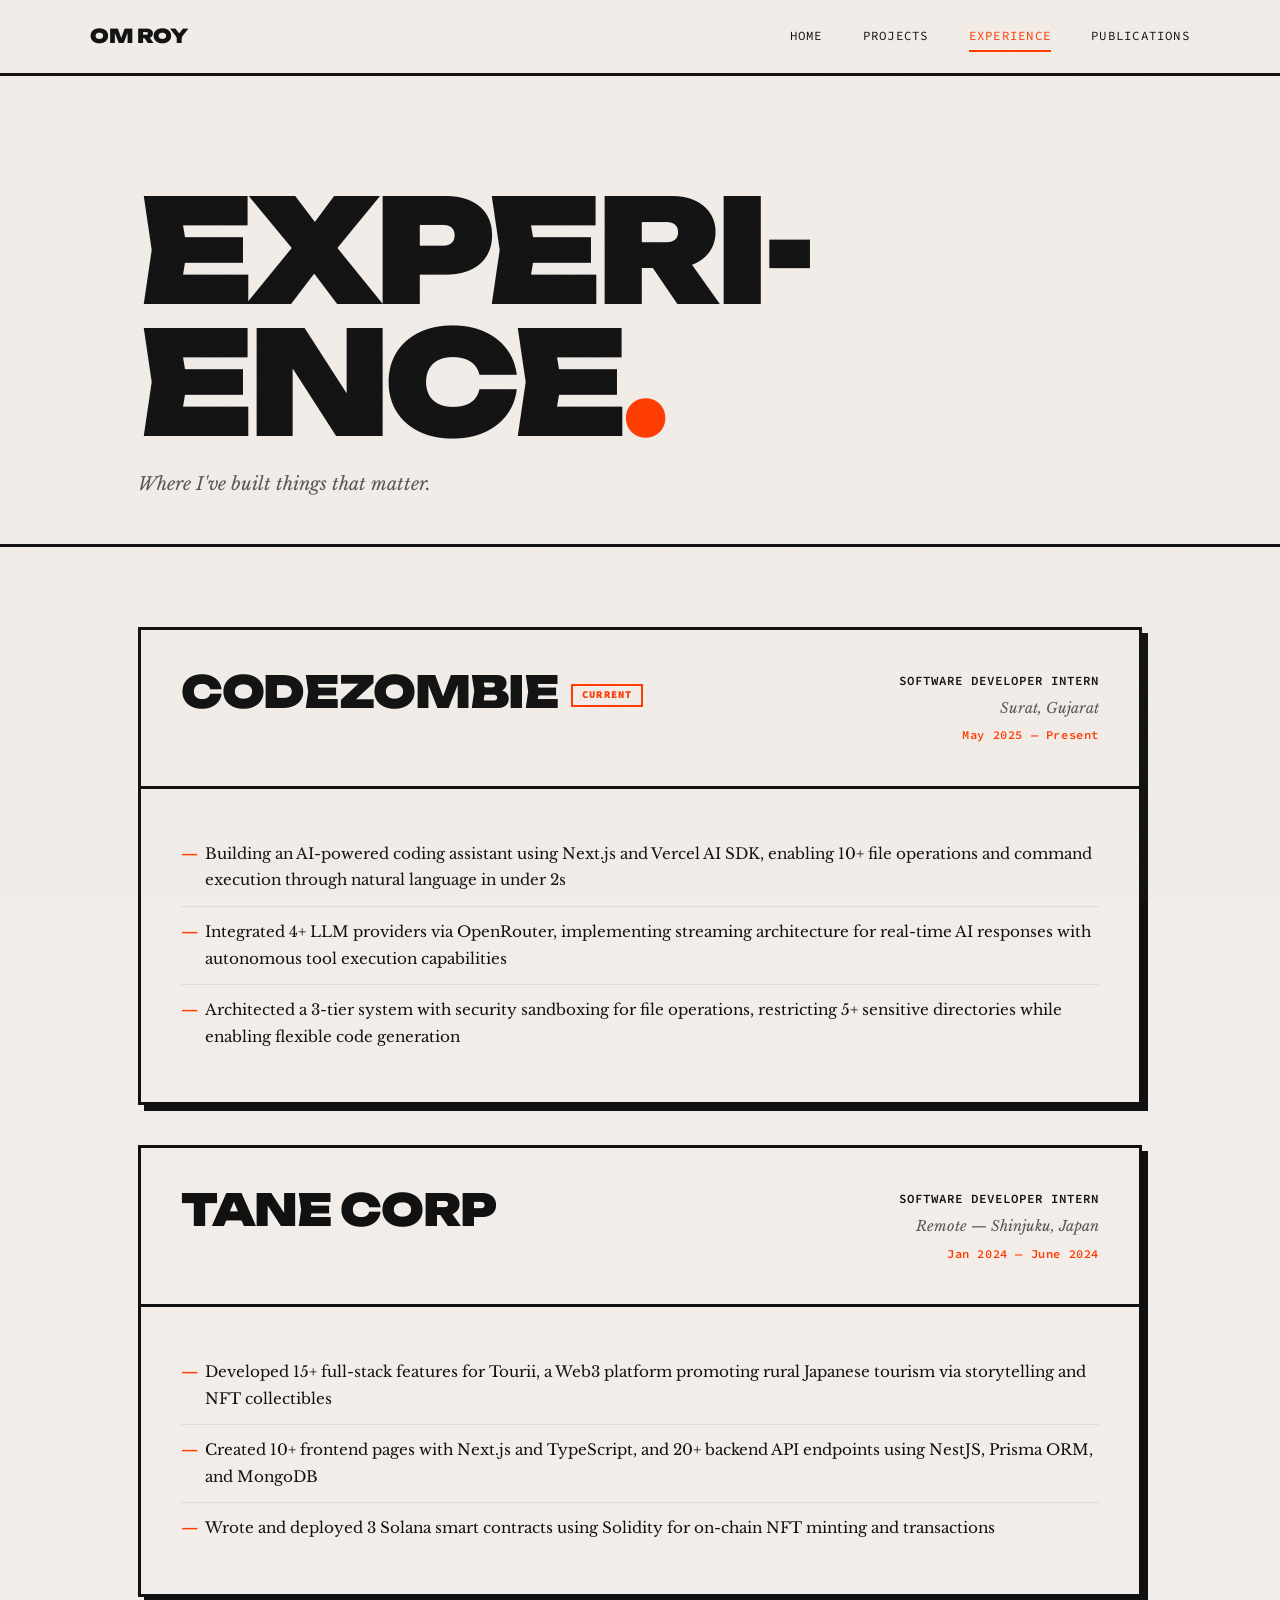
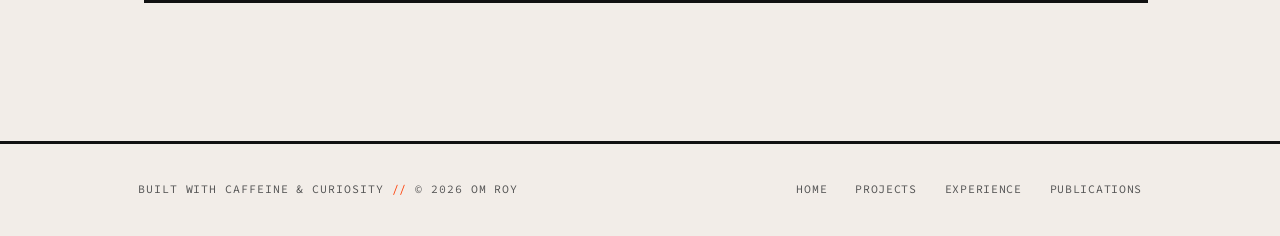
==== experience.html @ 4dcc63e1 "Initial commit" ====
<!DOCTYPE html>
<html lang="en">
<head>
    <meta charset="UTF-8">
    <meta name="viewport" content="width=device-width, initial-scale=1.0">
    <title>Experience — Om Roy</title>
    <meta name="description" content="Professional experience of Om Roy — AI developer tools, Web3 platforms, and full-stack engineering.">
    <meta name="author" content="Om Roy">
    <link rel="icon" href="data:image/svg+xml,%3Csvg xmlns='http://www.w3.org/2000/svg' viewBox='0 0 100 100'%3E%3Crect width='100' height='100' fill='%23111'/%3E%3Ctext x='50' y='70' font-family='monospace' font-size='42' font-weight='bold' fill='%23f2ede8' text-anchor='middle'%3EOR%3C/text%3E%3C/svg%3E">
    <link rel="preconnect" href="https://fonts.googleapis.com">
    <link rel="preconnect" href="https://fonts.gstatic.com" crossorigin>
    <link href="https://fonts.googleapis.com/css2?family=Libre+Baskerville:ital,wght@0,400;0,700;1,400&family=Source+Code+Pro:wght@400;600&family=Unbounded:wght@400;700;900&display=swap" rel="stylesheet">
    <link rel="stylesheet" href="styles.css">
</head>
<body>

    <div class="grain" aria-hidden="true"></div>

    <!-- Navigation -->
    <nav class="nav">
        <div class="container nav-inner">
            <a href="index.html" class="nav-brand">Om Roy</a>
            <div class="nav-links">
                <a href="index.html">Home</a>
                <a href="projects.html">Projects</a>
                <a href="experience.html">Experience</a>
                <a href="publications.html">Publications</a>
            </div>
            <button class="nav-toggle" aria-label="Toggle navigation">
                <span></span><span></span><span></span>
            </button>
        </div>
    </nav>

    <div class="nav-overlay">
        <a href="index.html">Home</a>
        <a href="projects.html">Projects</a>
        <a href="experience.html">Experience</a>
        <a href="publications.html">Publications</a>
    </div>

    <main>

        <!-- Page Hero -->
        <section class="page-hero">
            <div class="container">
                <h1 class="page-title">Experi&shy;ence<span class="accent">.</span></h1>
                <p class="page-subtitle">Where I've built things that matter.</p>
            </div>
        </section>

        <!-- Experience -->
        <section class="section">
            <div class="container">
                <div class="experience-grid">

                    <!-- Experience 01: Codezombie -->
                    <article class="exp-block reveal">
                        <div class="exp-header">
                            <div>
                                <h2 class="exp-company">Codezombie<span class="exp-badge">Current</span></h2>
                            </div>
                            <div class="exp-meta">
                                <div class="exp-role">Software Developer Intern</div>
                                <div class="exp-location">Surat, Gujarat</div>
                                <div class="exp-dates">May 2025 &mdash; Present</div>
                            </div>
                        </div>
                        <div class="exp-body">
                            <ul>
                                <li>Building an AI-powered coding assistant using Next.js and Vercel AI SDK, enabling 10+ file operations and command execution through natural language in under 2s</li>
                                <li>Integrated 4+ LLM providers via OpenRouter, implementing streaming architecture for real-time AI responses with autonomous tool execution capabilities</li>
                                <li>Architected a 3-tier system with security sandboxing for file operations, restricting 5+ sensitive directories while enabling flexible code generation</li>
                            </ul>
                        </div>
                    </article>

                    <!-- Experience 02: Tane Corp -->
                    <article class="exp-block reveal" data-delay="1">
                        <div class="exp-header">
                            <div>
                                <h2 class="exp-company">Tane Corp</h2>
                            </div>
                            <div class="exp-meta">
                                <div class="exp-role">Software Developer Intern</div>
                                <div class="exp-location">Remote &mdash; Shinjuku, Japan</div>
                                <div class="exp-dates">Jan 2024 &mdash; June 2024</div>
                            </div>
                        </div>
                        <div class="exp-body">
                            <ul>
                                <li>Developed 15+ full-stack features for Tourii, a Web3 platform promoting rural Japanese tourism via storytelling and NFT collectibles</li>
                                <li>Created 10+ frontend pages with Next.js and TypeScript, and 20+ backend API endpoints using NestJS, Prisma ORM, and MongoDB</li>
                                <li>Wrote and deployed 3 Solana smart contracts using Solidity for on-chain NFT minting and transactions</li>
                            </ul>
                        </div>
                    </article>

                </div>
            </div>
        </section>

    </main>

    <!-- Footer -->
    <footer class="footer">
        <div class="container footer-inner">
            <div class="footer-text">
                built with caffeine &amp; curiosity <span class="accent">//</span> &copy; 2026 Om Roy
            </div>
            <div class="footer-links">
                <a href="index.html">Home</a>
                <a href="projects.html">Projects</a>
                <a href="experience.html">Experience</a>
                <a href="publications.html">Publications</a>
            </div>
        </div>
    </footer>

    <script src="script.js"></script>
</body>
</html>
---- styles.css ----
/* ═══════════════════════════════════════════════════════
   OMROY.DEV — BRUTALIST PAPER
   A raw, intentional, unforgettable portfolio.
   ═══════════════════════════════════════════════════════ */

/* --- Fonts --- */
@import url('https://fonts.googleapis.com/css2?family=Libre+Baskerville:ital,wght@0,400;0,700;1,400&family=Source+Code+Pro:wght@400;600&family=Unbounded:wght@400;700;900&display=swap');

/* --- Variables --- */
:root {
    --bg: #f2ede8;
    --bg-alt: #e6dfd6;
    --accent: #ff3b00;
    --text: #111111;
    --text-light: #555555;
    --border: #111111;
    --border-w: 3px;
    --font-display: 'Unbounded', sans-serif;
    --font-body: 'Libre Baskerville', serif;
    --font-mono: 'Source Code Pro', monospace;
    --container: 1100px;
    --gutter: clamp(1.5rem, 4vw, 3rem);
}

/* --- Reset --- */
*, *::before, *::after {
    margin: 0;
    padding: 0;
    box-sizing: border-box;
}

/* --- Selection --- */
::selection {
    background: var(--accent);
    color: var(--bg);
}

/* --- Base --- */
html {
    scroll-behavior: smooth;
    font-size: 16px;
}

body {
    font-family: var(--font-body);
    background: var(--bg);
    color: var(--text);
    line-height: 1.7;
    -webkit-font-smoothing: antialiased;
    -moz-osx-font-smoothing: grayscale;
    overflow-x: hidden;
}

a {
    color: inherit;
    text-decoration: none;
}

a:focus-visible {
    outline: 2px solid var(--accent);
    outline-offset: 2px;
}

img {
    max-width: 100%;
    display: block;
}

ul, ol {
    list-style: none;
}

/* --- Grain Overlay --- */
.grain {
    position: fixed;
    inset: 0;
    pointer-events: none;
    z-index: 10000;
    opacity: 0.04;
    background-image: url("data:image/svg+xml,%3Csvg viewBox='0 0 256 256' xmlns='http://www.w3.org/2000/svg'%3E%3Cfilter id='n'%3E%3CfeTurbulence type='fractalNoise' baseFrequency='0.7' numOctaves='4' stitchTiles='stitch'/%3E%3C/filter%3E%3Crect width='100%25' height='100%25' filter='url(%23n)'/%3E%3C/svg%3E");
    background-repeat: repeat;
    background-size: 256px 256px;
}

/* --- Container --- */
.container {
    max-width: var(--container);
    margin: 0 auto;
    padding: 0 var(--gutter);
}

/* ═══════════════════════════════════════
   NAVIGATION
   ═══════════════════════════════════════ */

.nav {
    position: sticky;
    top: 0;
    z-index: 1000;
    background: var(--bg);
    border-bottom: var(--border-w) solid var(--border);
}

.nav-inner {
    display: flex;
    align-items: center;
    justify-content: space-between;
    padding: 1.25rem 0;
}

.nav-brand {
    font-family: var(--font-display);
    font-weight: 900;
    font-size: 1.2rem;
    text-transform: uppercase;
    letter-spacing: -0.02em;
}

.nav-links {
    display: flex;
    gap: 2.5rem;
}

.nav-links a {
    font-family: var(--font-mono);
    font-size: 0.78rem;
    text-transform: uppercase;
    letter-spacing: 0.1em;
    padding: 0.25rem 0;
    border-bottom: 2px solid transparent;
    transition: border-color 0.1s, color 0.1s;
}

.nav-links a:hover {
    color: var(--accent);
    border-bottom-color: var(--accent);
}

.nav-links a.active {
    color: var(--accent);
    border-bottom-color: var(--accent);
}

/* Hamburger toggle */
.nav-toggle {
    display: none;
    flex-direction: column;
    justify-content: center;
    gap: 6px;
    background: none;
    border: none;
    cursor: pointer;
    padding: 4px;
    z-index: 1001;
}

.nav-toggle span {
    display: block;
    width: 28px;
    height: 3px;
    background: var(--text);
    transition: transform 0.25s ease, opacity 0.25s ease;
    transform-origin: center;
}

.nav-toggle.active span:nth-child(1) {
    transform: rotate(45deg) translate(6px, 7px);
}

.nav-toggle.active span:nth-child(2) {
    opacity: 0;
}

.nav-toggle.active span:nth-child(3) {
    transform: rotate(-45deg) translate(6px, -7px);
}

/* Mobile nav overlay */
.nav-overlay {
    position: fixed;
    inset: 0;
    background: var(--bg);
    z-index: 999;
    display: flex;
    flex-direction: column;
    align-items: center;
    justify-content: center;
    gap: 0;
    opacity: 0;
    pointer-events: none;
    transition: opacity 0.25s ease;
}

.nav-overlay.active {
    opacity: 1;
    pointer-events: auto;
}

.nav-overlay a {
    font-family: var(--font-display);
    font-weight: 900;
    font-size: clamp(2rem, 8vw, 3.5rem);
    text-transform: uppercase;
    padding: 1.25rem 0;
    border-bottom: var(--border-w) solid var(--border);
    width: 80%;
    text-align: center;
    transition: color 0.1s;
}

.nav-overlay a:first-child {
    border-top: var(--border-w) solid var(--border);
}

.nav-overlay a:hover {
    color: var(--accent);
}

/* ═══════════════════════════════════════
   HERO (Home Page)
   ═══════════════════════════════════════ */

.hero {
    padding: clamp(4rem, 15vh, 10rem) 0 clamp(3rem, 8vh, 6rem);
    min-height: 85vh;
    display: flex;
    align-items: center;
}

.hero-name {
    font-family: var(--font-display);
    font-weight: 900;
    font-size: clamp(4.5rem, 16vw, 12rem);
    line-height: 0.88;
    text-transform: uppercase;
    letter-spacing: -0.05em;
    animation: fadeInUp 0.8s ease forwards;
}

.hero-name .accent {
    color: var(--accent);
}

.hero-rule {
    width: 100px;
    height: var(--border-w);
    background: var(--border);
    margin: 2.5rem 0 2rem;
    animation: fadeInUp 0.8s ease 0.2s both;
}

.hero-tagline {
    font-size: clamp(1rem, 1.8vw, 1.2rem);
    max-width: 520px;
    line-height: 1.85;
    animation: fadeInUp 0.8s ease 0.35s both;
}

.hero-status {
    display: inline-flex;
    align-items: center;
    gap: 0.6rem;
    font-family: var(--font-mono);
    font-size: 0.78rem;
    text-transform: uppercase;
    letter-spacing: 0.06em;
    margin-top: 2.5rem;
    padding: 0.55rem 1.15rem;
    border: 2px solid var(--accent);
    color: var(--accent);
    animation: fadeInUp 0.8s ease 0.5s both;
}

.hero-status::before {
    content: '';
    width: 8px;
    height: 8px;
    background: var(--accent);
    border-radius: 50%;
    animation: pulse 2s ease-in-out infinite;
    flex-shrink: 0;
}

/* ═══════════════════════════════════════
   PAGE HERO (Inner Pages)
   ═══════════════════════════════════════ */

.page-hero {
    padding: clamp(4rem, 12vh, 9rem) 0 clamp(2rem, 5vh, 4rem);
}

.page-title {
    font-family: var(--font-display);
    font-weight: 900;
    font-size: clamp(3.5rem, 12vw, 9rem);
    text-transform: uppercase;
    letter-spacing: -0.05em;
    line-height: 0.92;
    animation: fadeInUp 0.8s ease forwards;
}

.page-title .accent {
    color: var(--accent);
}

.page-subtitle {
    font-style: italic;
    font-size: 1.125rem;
    margin-top: 1.25rem;
    color: var(--text-light);
    animation: fadeInUp 0.8s ease 0.2s both;
}

/* ═══════════════════════════════════════
   MARQUEE TICKER
   ═══════════════════════════════════════ */

.marquee {
    border-top: var(--border-w) solid var(--border);
    border-bottom: var(--border-w) solid var(--border);
    padding: 1.1rem 0;
    overflow: hidden;
    white-space: nowrap;
}

.marquee-track {
    display: inline-flex;
    animation: marquee 30s linear infinite;
}

.marquee-content {
    display: inline-flex;
    align-items: center;
    gap: 1.5rem;
    padding-right: 1.5rem;
    font-family: var(--font-mono);
    font-size: 0.82rem;
    text-transform: uppercase;
    letter-spacing: 0.12em;
    font-weight: 600;
}

.marquee-content .dot {
    color: var(--accent);
    font-size: 1rem;
}

@keyframes marquee {
    0% { transform: translateX(0); }
    100% { transform: translateX(-50%); }
}

/* ═══════════════════════════════════════
   SECTIONS
   ═══════════════════════════════════════ */

.section {
    padding: clamp(3rem, 7vw, 5rem) 0;
    border-top: var(--border-w) solid var(--border);
}

.section-label {
    display: flex;
    align-items: center;
    gap: 1rem;
    margin-bottom: 2.5rem;
}

.section-number {
    font-family: var(--font-mono);
    font-size: 0.78rem;
    letter-spacing: 0.05em;
    color: var(--text-light);
}

.section-name {
    font-family: var(--font-display);
    font-weight: 700;
    font-size: 0.82rem;
    text-transform: uppercase;
    letter-spacing: 0.18em;
}

.section-line {
    flex: 1;
    height: 1px;
    background: var(--border);
    opacity: 0.3;
}

/* About text */
.about-text {
    font-size: clamp(1rem, 1.6vw, 1.15rem);
    max-width: 700px;
    line-height: 1.9;
}

.about-text strong {
    font-weight: 700;
}

/* ═══════════════════════════════════════
   TAGS / SKILL STAMPS
   ═══════════════════════════════════════ */

.tags {
    display: flex;
    flex-wrap: wrap;
    gap: 0.65rem;
}

.tag {
    font-family: var(--font-mono);
    font-size: 0.72rem;
    text-transform: uppercase;
    letter-spacing: 0.1em;
    padding: 0.5rem 1rem;
    border: var(--border-w) solid var(--border);
    background: transparent;
    cursor: default;
    transition: background 0.1s, color 0.1s, transform 0.1s, box-shadow 0.1s;
    box-shadow: 3px 3px 0 var(--border);
}

.tag:hover {
    background: var(--text);
    color: var(--bg);
    transform: translate(-1px, -1px);
    box-shadow: 4px 4px 0 var(--border);
}

.tag-group {
    margin-bottom: 2rem;
}

.tag-group:last-child {
    margin-bottom: 0;
}

.tag-group-label {
    font-family: var(--font-mono);
    font-size: 0.68rem;
    text-transform: uppercase;
    letter-spacing: 0.18em;
    color: var(--text-light);
    margin-bottom: 1rem;
}

/* ═══════════════════════════════════════
   EDUCATION BLOCK
   ═══════════════════════════════════════ */

.edu-block {
    border: var(--border-w) solid var(--border);
    padding: clamp(1.5rem, 3.5vw, 2.25rem);
    display: flex;
    justify-content: space-between;
    align-items: center;
    flex-wrap: wrap;
    gap: 1rem;
    box-shadow: 5px 5px 0 var(--border);
}

.edu-institution {
    font-family: var(--font-display);
    font-weight: 700;
    font-size: clamp(1.1rem, 2.2vw, 1.5rem);
    text-transform: uppercase;
    letter-spacing: -0.01em;
}

.edu-location {
    font-family: var(--font-mono);
    font-size: 0.75rem;
    color: var(--text-light);
    letter-spacing: 0.05em;
    margin-top: 0.2rem;
}

.edu-degree {
    font-style: italic;
    font-size: 1rem;
    margin-top: 0.35rem;
}

.edu-meta {
    text-align: right;
    font-family: var(--font-mono);
    font-size: 0.82rem;
}

.edu-years {
    color: var(--accent);
    font-weight: 600;
}

.edu-cgpa {
    margin-top: 0.2rem;
    color: var(--text-light);
}

/* ═══════════════════════════════════════
   PROJECT CARDS
   ═══════════════════════════════════════ */

.projects-grid {
    display: flex;
    flex-direction: column;
    gap: 2.5rem;
}

.project-card {
    border: var(--border-w) solid var(--border);
    padding: clamp(1.75rem, 4vw, 2.75rem);
    position: relative;
    background: var(--bg);
    box-shadow: 6px 6px 0 var(--border);
    transition: transform 0.15s ease, box-shadow 0.15s ease;
}

.project-card:hover {
    transform: translate(-3px, -3px);
    box-shadow: 9px 9px 0 var(--border);
}

.project-header {
    display: flex;
    align-items: flex-start;
    justify-content: space-between;
    gap: 1rem;
    margin-bottom: 1.25rem;
}

.project-number {
    font-family: var(--font-display);
    font-weight: 900;
    font-size: 3.5rem;
    color: var(--bg-alt);
    line-height: 1;
    letter-spacing: -0.04em;
    flex-shrink: 0;
}

.project-year {
    font-family: var(--font-mono);
    font-size: 0.75rem;
    text-transform: uppercase;
    letter-spacing: 0.1em;
    color: var(--text-light);
    padding-top: 0.75rem;
}

.project-name {
    font-family: var(--font-display);
    font-weight: 700;
    font-size: clamp(1.4rem, 3vw, 2rem);
    text-transform: uppercase;
    letter-spacing: -0.02em;
    margin-bottom: 1.25rem;
}

.project-desc {
    margin-bottom: 1.5rem;
}

.project-desc ul {
    list-style: none;
}

.project-desc li {
    padding: 0.6rem 0;
    padding-left: 1.5rem;
    position: relative;
    line-height: 1.75;
    font-size: 0.95rem;
    border-bottom: 1px solid rgba(17, 17, 17, 0.08);
}

.project-desc li:last-child {
    border-bottom: none;
}

.project-desc li::before {
    content: '\2014';
    position: absolute;
    left: 0;
    color: var(--accent);
    font-weight: 700;
}

.project-footer {
    display: flex;
    align-items: center;
    justify-content: space-between;
    flex-wrap: wrap;
    gap: 1rem;
    padding-top: 1.5rem;
    border-top: 2px solid var(--border);
}

.project-tags {
    display: flex;
    flex-wrap: wrap;
    gap: 0.5rem;
}

.project-tags .tag {
    font-size: 0.65rem;
    padding: 0.3rem 0.7rem;
    box-shadow: 2px 2px 0 var(--border);
}

.project-link {
    font-family: var(--font-mono);
    font-size: 0.78rem;
    text-transform: uppercase;
    letter-spacing: 0.08em;
    color: var(--accent);
    border: 2px solid var(--accent);
    padding: 0.45rem 1.1rem;
    transition: background 0.1s, color 0.1s;
    flex-shrink: 0;
}

.project-link:hover {
    background: var(--accent);
    color: var(--bg);
}

/* ═══════════════════════════════════════
   EXPERIENCE BLOCKS
   ═══════════════════════════════════════ */

.experience-grid {
    display: flex;
    flex-direction: column;
    gap: 2.5rem;
}

.exp-block {
    border: var(--border-w) solid var(--border);
    position: relative;
    box-shadow: 6px 6px 0 var(--border);
}

.exp-header {
    padding: clamp(1.5rem, 3.5vw, 2.5rem);
    border-bottom: var(--border-w) solid var(--border);
    display: flex;
    justify-content: space-between;
    align-items: flex-start;
    flex-wrap: wrap;
    gap: 1rem;
}

.exp-company {
    font-family: var(--font-display);
    font-weight: 900;
    font-size: clamp(1.6rem, 4vw, 2.75rem);
    text-transform: uppercase;
    letter-spacing: -0.03em;
    line-height: 1;
}

.exp-meta {
    text-align: right;
}

.exp-role {
    font-family: var(--font-mono);
    font-size: 0.78rem;
    text-transform: uppercase;
    letter-spacing: 0.08em;
    font-weight: 600;
}

.exp-location {
    font-style: italic;
    font-size: 0.9rem;
    color: var(--text-light);
    margin-top: 0.3rem;
}

.exp-dates {
    font-family: var(--font-mono);
    font-size: 0.75rem;
    color: var(--accent);
    letter-spacing: 0.05em;
    margin-top: 0.3rem;
    font-weight: 600;
}

.exp-body {
    padding: clamp(1.5rem, 3.5vw, 2.5rem);
}

.exp-body li {
    padding: 0.75rem 0;
    border-bottom: 1px solid rgba(17, 17, 17, 0.08);
    padding-left: 1.5rem;
    position: relative;
    line-height: 1.75;
    font-size: 0.95rem;
}

.exp-body li::before {
    content: '\2014';
    position: absolute;
    left: 0;
    color: var(--accent);
    font-weight: 700;
}

.exp-body li:last-child {
    border-bottom: none;
}

/* Current job badge */
.exp-badge {
    display: inline-block;
    font-family: var(--font-mono);
    font-size: 0.65rem;
    text-transform: uppercase;
    letter-spacing: 0.1em;
    padding: 0.25rem 0.6rem;
    border: 2px solid var(--accent);
    color: var(--accent);
    margin-left: 0.75rem;
    vertical-align: middle;
}

/* ═══════════════════════════════════════
   PUBLICATION ENTRIES
   ═══════════════════════════════════════ */

.publications-grid {
    display: flex;
    flex-direction: column;
    gap: 2.5rem;
}

.pub-entry {
    border: var(--border-w) solid var(--border);
    padding: clamp(1.75rem, 4vw, 2.75rem);
    position: relative;
    box-shadow: 6px 6px 0 var(--border);
    transition: transform 0.15s ease, box-shadow 0.15s ease;
}

.pub-entry:hover {
    transform: translate(-3px, -3px);
    box-shadow: 9px 9px 0 var(--border);
}

.pub-number {
    font-family: var(--font-display);
    font-weight: 900;
    font-size: 3rem;
    color: var(--bg-alt);
    line-height: 1;
    margin-bottom: 1rem;
    letter-spacing: -0.04em;
}

.pub-title {
    font-weight: 700;
    font-size: clamp(1.1rem, 2vw, 1.35rem);
    line-height: 1.55;
    margin-bottom: 1.25rem;
}

.pub-journal {
    font-family: var(--font-mono);
    font-size: 0.78rem;
    text-transform: uppercase;
    letter-spacing: 0.06em;
    color: var(--text-light);
    margin-bottom: 0.35rem;
}

.pub-detail {
    font-style: italic;
    font-size: 0.88rem;
    color: var(--text-light);
    margin-bottom: 1.5rem;
    line-height: 1.6;
}

.pub-link {
    font-family: var(--font-mono);
    font-size: 0.78rem;
    text-transform: uppercase;
    letter-spacing: 0.08em;
    color: var(--accent);
    border: 2px solid var(--accent);
    padding: 0.45rem 1.1rem;
    display: inline-block;
    transition: background 0.1s, color 0.1s;
}

.pub-link:hover {
    background: var(--accent);
    color: var(--bg);
}

/* ═══════════════════════════════════════
   CONTACT GRID
   ═══════════════════════════════════════ */

.contact-grid {
    display: grid;
    grid-template-columns: repeat(2, 1fr);
    gap: 1rem;
}

.contact-item {
    border: var(--border-w) solid var(--border);
    padding: 1.35rem;
    display: flex;
    flex-direction: column;
    gap: 0.4rem;
    box-shadow: 4px 4px 0 var(--border);
    transition: background 0.1s, color 0.1s, transform 0.15s, box-shadow 0.15s;
}

.contact-item:hover {
    background: var(--text);
    color: var(--bg);
    transform: translate(-2px, -2px);
    box-shadow: 6px 6px 0 var(--border);
}

.contact-label {
    font-family: var(--font-mono);
    font-size: 0.68rem;
    text-transform: uppercase;
    letter-spacing: 0.18em;
    opacity: 0.5;
}

.contact-value {
    font-family: var(--font-display);
    font-weight: 700;
    font-size: 0.95rem;
    letter-spacing: -0.01em;
}

/* ═══════════════════════════════════════
   FOOTER
   ═══════════════════════════════════════ */

.footer {
    border-top: var(--border-w) solid var(--border);
    padding: 2.25rem 0;
    margin-top: clamp(2rem, 5vw, 4rem);
}

.footer-inner {
    display: flex;
    justify-content: space-between;
    align-items: center;
    flex-wrap: wrap;
    gap: 1rem;
}

.footer-text {
    font-family: var(--font-mono);
    font-size: 0.72rem;
    text-transform: uppercase;
    letter-spacing: 0.08em;
    color: var(--text-light);
}

.footer-text .accent {
    color: var(--accent);
}

.footer-links {
    display: flex;
    gap: 1.75rem;
}

.footer-links a {
    font-family: var(--font-mono);
    font-size: 0.72rem;
    text-transform: uppercase;
    letter-spacing: 0.06em;
    color: var(--text-light);
    transition: color 0.1s;
}

.footer-links a:hover {
    color: var(--accent);
}

/* ═══════════════════════════════════════
   ANIMATIONS
   ═══════════════════════════════════════ */

@keyframes fadeInUp {
    from {
        opacity: 0;
        transform: translateY(35px);
    }
    to {
        opacity: 1;
        transform: translateY(0);
    }
}

@keyframes pulse {
    0%, 100% { opacity: 1; }
    50% { opacity: 0.25; }
}

/* Scroll reveal */
.reveal {
    opacity: 0;
    transform: translateY(30px);
}

.reveal.visible {
    opacity: 1;
    transform: translateY(0);
    transition: opacity 0.65s ease, transform 0.65s ease;
}

/* Stagger delays */
.reveal.visible[data-delay="1"] { transition-delay: 0.1s; }
.reveal.visible[data-delay="2"] { transition-delay: 0.2s; }
.reveal.visible[data-delay="3"] { transition-delay: 0.3s; }
.reveal.visible[data-delay="4"] { transition-delay: 0.4s; }
.reveal.visible[data-delay="5"] { transition-delay: 0.5s; }

/* ═══════════════════════════════════════
   RESPONSIVE
   ═══════════════════════════════════════ */

@media (max-width: 768px) {
    .nav-toggle {
        display: flex;
    }

    .nav-links {
        display: none;
    }

    .hero {
        min-height: 70vh;
    }

    .hero-name {
        font-size: clamp(3.5rem, 20vw, 8rem);
    }

    .contact-grid {
        grid-template-columns: 1fr;
    }

    .exp-header {
        flex-direction: column;
    }

    .exp-meta {
        text-align: left;
    }

    .edu-block {
        flex-direction: column;
        align-items: flex-start;
    }

    .edu-meta {
        text-align: left;
    }

    .project-header {
        flex-direction: column;
    }

    .project-footer {
        flex-direction: column;
        align-items: flex-start;
    }

    .footer-inner {
        flex-direction: column;
        text-align: center;
    }

    .footer-links {
        justify-content: center;
    }
}

@media (max-width: 480px) {
    .hero-name {
        font-size: clamp(3rem, 22vw, 6rem);
    }

    .page-title {
        font-size: clamp(2.8rem, 16vw, 5rem);
    }

    .project-number,
    .pub-number {
        font-size: 2.5rem;
    }

    .tag {
        font-size: 0.65rem;
        padding: 0.4rem 0.75rem;
    }

    .marquee-content {
        font-size: 0.72rem;
    }
}
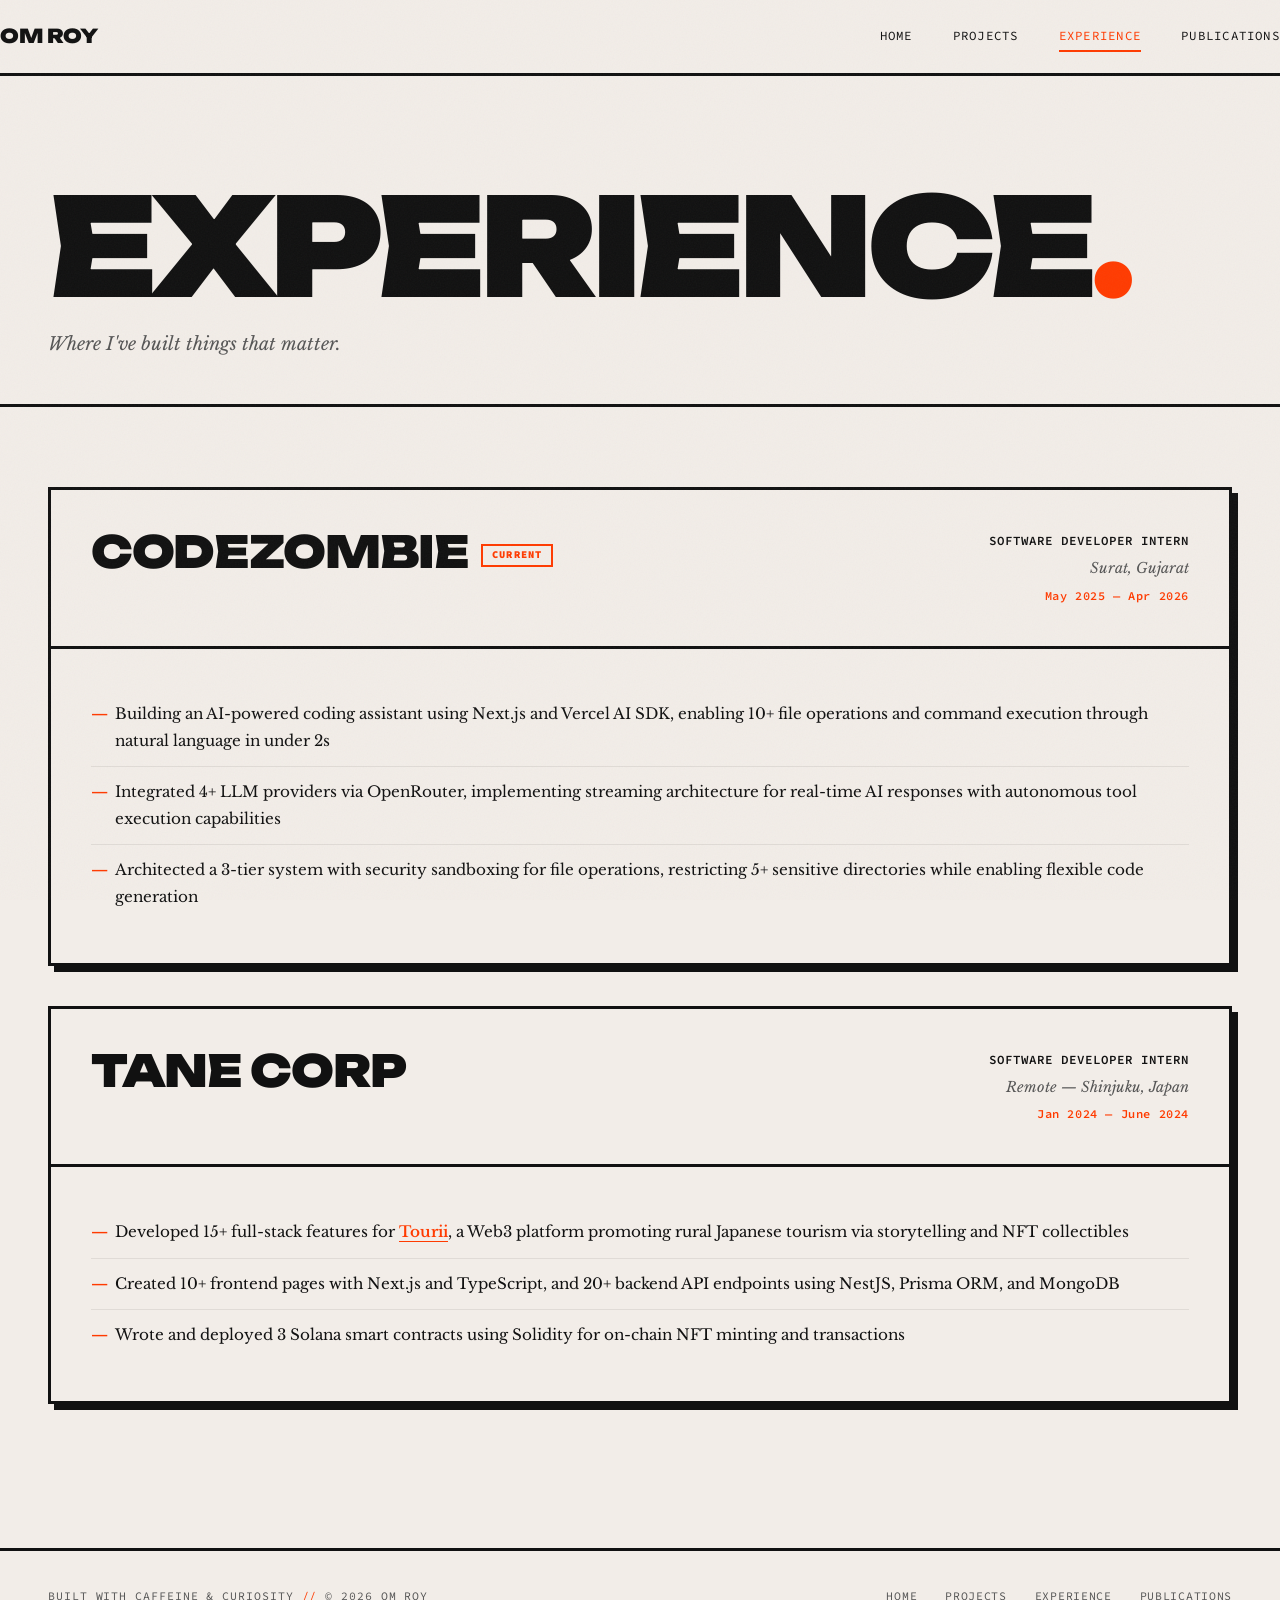
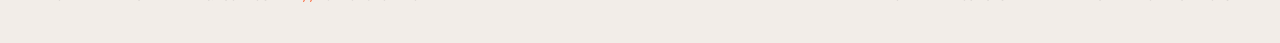
==== commit 036d8671: "Sync site with resume; fix heading wrap and edge whitespace - Replace InviteX/Water Reminder with Bo" ====
--- a/experience.html
+++ b/experience.html
@@ -44,7 +44,7 @@
         <!-- Page Hero -->
         <section class="page-hero">
             <div class="container">
-                <h1 class="page-title">Experi&shy;ence<span class="accent">.</span></h1>
+                <h1 class="page-title">Experience<span class="accent">.</span></h1>
                 <p class="page-subtitle">Where I've built things that matter.</p>
             </div>
         </section>
@@ -63,7 +63,7 @@
                             <div class="exp-meta">
                                 <div class="exp-role">Software Developer Intern</div>
                                 <div class="exp-location">Surat, Gujarat</div>
-                                <div class="exp-dates">May 2025 &mdash; Present</div>
+                                <div class="exp-dates">May 2025 &mdash; Apr 2026</div>
                             </div>
                         </div>
                         <div class="exp-body">
@@ -89,7 +89,7 @@
                         </div>
                         <div class="exp-body">
                             <ul>
-                                <li>Developed 15+ full-stack features for Tourii, a Web3 platform promoting rural Japanese tourism via storytelling and NFT collectibles</li>
+                                <li>Developed 15+ full-stack features for <a href="https://tourii.xyz" class="inline-link" target="_blank" rel="noopener noreferrer">Tourii</a>, a Web3 platform promoting rural Japanese tourism via storytelling and NFT collectibles</li>
                                 <li>Created 10+ frontend pages with Next.js and TypeScript, and 20+ backend API endpoints using NestJS, Prisma ORM, and MongoDB</li>
                                 <li>Wrote and deployed 3 Solana smart contracts using Solidity for on-chain NFT minting and transactions</li>
                             </ul>
--- a/styles.css
+++ b/styles.css
@@ -18,7 +18,7 @@
     --font-display: 'Unbounded', sans-serif;
     --font-body: 'Libre Baskerville', serif;
     --font-mono: 'Source Code Pro', monospace;
-    --container: 1100px;
+    --container: 1280px;
     --gutter: clamp(1.5rem, 4vw, 3rem);
 }
 
@@ -230,10 +230,11 @@
 .hero-name {
     font-family: var(--font-display);
     font-weight: 900;
-    font-size: clamp(4.5rem, 16vw, 12rem);
+    font-size: clamp(4rem, 22vw, 17rem);
     line-height: 0.88;
     text-transform: uppercase;
     letter-spacing: -0.05em;
+    white-space: nowrap;
     animation: fadeInUp 0.8s ease forwards;
 }
 
@@ -292,10 +293,11 @@
 .page-title {
     font-family: var(--font-display);
     font-weight: 900;
-    font-size: clamp(3.5rem, 12vw, 9rem);
+    font-size: clamp(2.8rem, 11vw, 8.5rem);
     text-transform: uppercase;
     letter-spacing: -0.05em;
     line-height: 0.92;
+    white-space: nowrap;
     animation: fadeInUp 0.8s ease forwards;
 }
 
@@ -627,6 +629,12 @@
     color: var(--bg);
 }
 
+.project-links {
+    display: flex;
+    gap: 0.6rem;
+    flex-wrap: wrap;
+}
+
 /* ═══════════════════════════════════════
    EXPERIENCE BLOCKS
    ═══════════════════════════════════════ */
@@ -713,6 +721,17 @@
 
 .exp-body li:last-child {
     border-bottom: none;
+}
+
+.inline-link {
+    color: var(--accent);
+    border-bottom: 1px solid var(--accent);
+    font-weight: 600;
+    transition: opacity 0.15s;
+}
+
+.inline-link:hover {
+    opacity: 0.7;
 }
 
 /* Current job badge */
@@ -950,7 +969,7 @@
     }
 
     .hero-name {
-        font-size: clamp(3.5rem, 20vw, 8rem);
+        font-size: clamp(3.5rem, 18vw, 8rem);
     }
 
     .contact-grid {
@@ -995,11 +1014,11 @@
 
 @media (max-width: 480px) {
     .hero-name {
-        font-size: clamp(3rem, 22vw, 6rem);
+        font-size: clamp(2.8rem, 20vw, 6rem);
     }
 
     .page-title {
-        font-size: clamp(2.8rem, 16vw, 5rem);
+        font-size: clamp(2rem, 11vw, 4.5rem);
     }
 
     .project-number,
